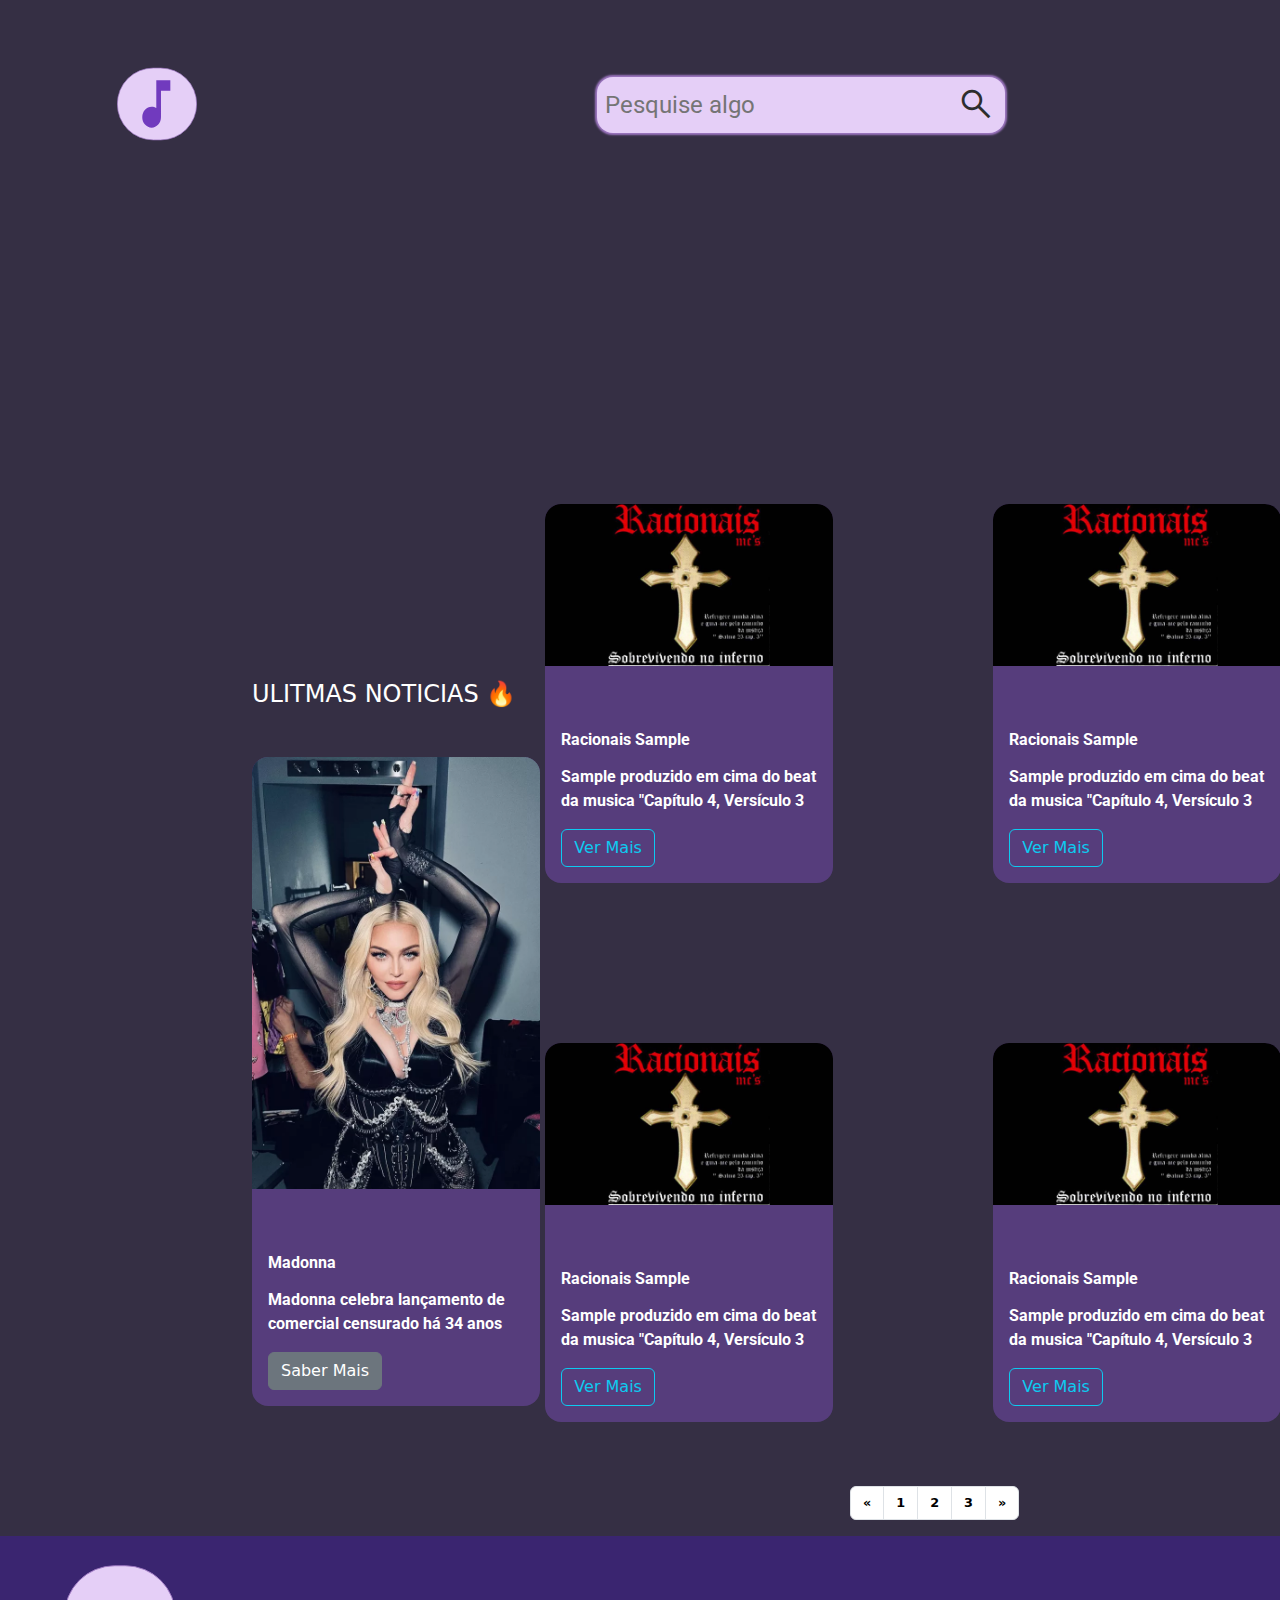
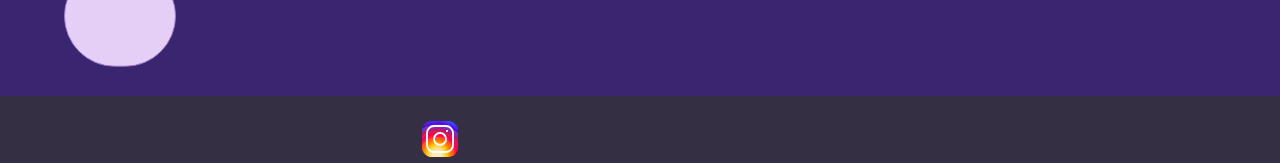
==== index.html @ d760d37e "primeira pagina do site" ====
<!DOCTYPE html>
<html lang="pt-br">
<head>
  <meta charset="UTF-8">
  <meta name="viewport" content="width=device-width, initial-scale=1.0">

  <!-- bootstrap -->
  <link rel="stylesheet" href="https://cdn.jsdelivr.net/npm/bootstrap@5.3.2/dist/css/bootstrap.min.css" crossorigin="anonymous">
  <!-- fonts -->
  <link rel="preconnect" href="https://fonts.googleapis.com">
  <link rel="preconnect" href="https://fonts.gstatic.com" crossorigin>
  <link href="https://fonts.googleapis.com/css2?family=Roboto:wght@400;700&family=Zilla+Slab:wght@400;600;700&display=swap" rel="stylesheet">
  <!-- css -->
  <link rel="stylesheet" href="./Css/style.css">
  <!-- favicon -->
  <link rel="shortcut icon" href="./Img/icons8-musica-youtube.svg" type="image/x-icon">

  <!-- icon -->
  <link rel="stylesheet" href="https://fonts.googleapis.com/css2?family=Material+Symbols+Outlined:opsz,wght,FILL,GRAD@24,400,0,0" />
  <title>BeatPlace</title>
</head>

  <body>
    
    <!-- Header -->
      <div class=" container-fluid container-visible">
        <header class="header-container">
          <div class="row-sm-2 row-md-3">
            
            <div class="col-lg-2 offset-lg-1 col-md-3 col-sm-2 col-xl-3 offset-xl-1 colxxl-3 ">
              
                <img class="Icon-home" src="./Img/icon_one.svg" alt="Icone que representa a logo do site" srcset="">
              
            </div>

            <div class="col-5 col-xl-3 offset-xl-1 col-sm-2 ">
            
                <div class="input-container col-sm-3" > 
                  <input class="header-input" type="text" placeholder="Pesquise algo">
                  <span class="material-symbols-outlined icon-search col-sm-3">
                    search
                    </span>
                </div>
            </div>
            
            <div class="col-xxl-1 col-md-1 offset-md-3 col-sm-2">
                <a href="">
                  <span class="material-symbols-outlined icon-shopping">
                    shopping_cart
                  </span>
                </a>
              </div>

          </div>
        </header>

        <!-- Asside -->
        <div class="row asside-visible">
          <div class="col col-lg-5">
            <aside class="news">
              <div class="row"></div>
              <h1 class="news-title"> ULITMAS NOTICIAS 🔥 </h1>
      
              <div class="card" style="width: 18rem">
                <img src="./Img/madonna_01.webp" class="card-img-top" alt="..." style="width: 18rem">
                <div class="card-body">
                  <h5 class="card-title">Madonna</h5>
                  <p class="card-text">Madonna celebra lançamento de comercial censurado há 34 anos </p>
                  <a href="#">
                    <button type="button" class="btn btn-secondary">Saber Mais</button>
                  </a>
                </div>
              </div>
            </aside>
        </div>
        
        <!-- Main visible -->
        <div class="col col-lg-2 main-res">
          
          <div class="card-block">
              <div class="card" style="width: 18rem">
                <img src="./Img/racionais.jpg" class="card-img-top" alt="..." style="width: 18rem">
                <div class="card-body">
                  <h5 class="card-title">Racionais Sample</h5>
                  <p class="card-text">Sample produzido em cima do beat da musica "Capítulo 4, Versículo 3</p>
                  <a href="#">
                    <button type="button" class="btn btn-outline-info">Ver Mais</button>
                  </a>
                </div>
              </div> 

              <div class="card" style="width: 18rem">
                <img src="./Img/racionais.jpg" class="card-img-top" alt="..." style="width: 18rem">
                <div class="card-body">
                  <h5 class="card-title">Racionais Sample</h5>
                  <p class="card-text">Sample produzido em cima do beat da musica "Capítulo 4, Versículo 3</p>
                  <a href="#">
                    <button type="button" class="btn btn-outline-info">Ver Mais</button>
                  </a>
                </div>
              </div>
          </div>
            <div class="card-none">
              <div class="card" style="width: 18rem">
                <img src="./Img/racionais.jpg" class="card-img-top" alt="..." style="width: 18rem">
                <div class="card-body">
                  <h5 class="card-title">Racionais Sample</h5>
                  <p class="card-text">Sample produzido em cima do beat da musica "Capítulo 4, Versículo 3</p>
                  <a href="#">
                    <button type="button" class="btn btn-outline-info">Ver Mais</button>
                  </a>
                </div>
              </div>
              
              <div class="card" style="width: 18rem">
                <img src="./Img/racionais.jpg" class="card-img-top" alt="..." style="width: 18rem">
                <div class="card-body">
                  <h5 class="card-title">Racionais Sample</h5>
                  <p class="card-text">Sample produzido em cima do beat da musica "Capítulo 4, Versículo 3</p>
                  <a href="#">
                    <button type="button" class="btn btn-outline-info">Ver Mais</button>
                  </a>
                </div>
            </div>
            </div>
          

        </div>
        </div>

       
      
        <!-- Nav-Cards -->
        <div class="container   nav-visible">
          <nav aria-label="Page navigation example" class="nav-main">
            <ul class="pagination">
              <li class="page-item">
                <a class="page-link" href="#" aria-label="Previous">
                  <span aria-hidden="true">&laquo;</span>
                </a>
              </li>
              <li class="page-item"><a class="page-link" href="#">1</a></li>
              <li class="page-item"><a class="page-link" href="#">2</a></li>
              <li class="page-item"><a class="page-link" href="#">3</a></li>
              <li class="page-item">
                <a class="page-link" href="#" aria-label="Next">
                  <span aria-hidden="true">&raquo;</span>
                </a>
              </li>
            </ul>
          </nav>
        </div>
      </div>

      <!-- Main invisible -->

      <div class=" col-sm-2 container-responsive">

          
        <div id="carouselExampleFade" class="carousel slide carousel-fade ">
          <div class="carousel-inner">
            <div class="carousel-item active">
              <img src="./Img/racionais.jpg" class="d-block w-100" alt="..." >
            </div>
            <div class="carousel-item">
              <img src="./Img/racionais.jpg" class="d-block w-100" alt="...">
            </div>
            <div class="carousel-item">
              <img src="./Img/racionais.jpg" class="d-block w-100" alt="...">
            </div>
          </div>
          <button class="carousel-control-prev" type="button" data-bs-target="#carouselExampleFade" data-bs-slide="prev">
            <span class="carousel-control-prev-icon" aria-hidden="true"></span>
            <span class="visually-hidden">Previous</span>
          </button>
          <button class="carousel-control-next" type="button" data-bs-target="#carouselExampleFade" data-bs-slide="next">
            <span class="carousel-control-next-icon" aria-hidden="true"></span>
            <span class="visually-hidden">Next</span>
          </button>
        </div>
        
        <div class="container decoration-line">   
        </div>

        <!-- Main invisible  -->
        <div class="col col-sm-2 ">
          <main class="main-card-invisible">

            <div class="card  main-invisible" style="width: 12rem">
              <img src="./Img/racionais.jpg" class="card-img-top" alt="..." style="width: 12rem">
              <div class="card-body">
                <h5 class="card-title">Racionais Sample</h5>
                <p class="card-text">Sample produzido em cima do beat da musica "Capítulo 4, Versículo 3</p>
                <a href="#">
                  <button type="button" class="btn btn-outline-info">Ver Mais</button>
                </a>
              </div>
            </div> 

            <div class="card  main-invisible" style="width: 12rem">
              <img src="./Img/racionais.jpg" class="card-img-top" alt="..." style="width: 12rem">
              <div class="card-body">
                <h5 class="card-title">Racionais Sample</h5>
                <p class="card-text">Sample produzido em cima do beat da musica "Capítulo 4, Versículo 3</p>
                <a href="#">
                  <button type="button" class="btn btn-outline-info">Ver Mais</button>
                </a>
              </div>
            </div> 

            <div class="card  main-invisible" style="width: 12rem">
              <img src="./Img/racionais.jpg" class="card-img-top" alt="..." style="width: 12rem">
              <div class="card-body">
                <h5 class="card-title">Racionais Sample</h5>
                <p class="card-text">Sample produzido em cima do beat da musica "Capítulo 4, Versículo 3</p>
                <a href="#">
                  <button type="button" class="btn btn-outline-info">Ver Mais</button>
                </a>
              </div>
            </div> 
            
            <div class="card  main-invisible" style="width: 12rem">
              <img src="./Img/racionais.jpg" class="card-img-top" alt="..." style="width: 12rem">
              <div class="card-body">
                <h5 class="card-title">Racionais Sample</h5>
                <p class="card-text">Sample produzido em cima do beat da musica "Capítulo 4, Versículo 3</p>
                <a href="#">
                  <button type="button" class="btn btn-outline-info">Ver Mais</button>
                </a>
              </div>
            </div> 

          </main>
        </div>
      </div>



       <!-- Footer -->
      <footer class="footer-visible">
        <img  class="img-footer" src="./Img/imgFooter.svg" alt="">

        <div class="icon-footer">
          <a href="">
            <img class="icon-face" src="./Img/icons8-facebook 2.svg" alt="" srcset="">
          </a>
          
          <a href="">
            <img class="icon-insta" src="./Img/icons8-instagram 1.svg" alt="" srcset="">
          </a>
      </div>
      </footer>


  </body>
</html>
---- Css/style.css ----
:root {

   /* purple */
   --purpleOne: #E5CFF7;
   --purpleTwo: #9D76C1;
   --purpleThree: #8A2BE2;
   --purpleFour: #4A006E;
   --purpleFive: #3A2570;

   --purpleBackground: #726697;
   --purpleBackgroundTwo: #563D7C;


   /* emphasis */
   --purpleDes: #5B0888;
   --purpleDesTwo: #713ABE;

   --greenButton: #009929;
   --redButton: #BA3737;
   --yellowButton: #F5F062;
   --yellowHoverButtontxt: #612E2E;

   --pink: #FF007F;
   --lightPink: #FFC0CB;
   --yellow: #FFFF00;

   --black: #000;
   --white: #fff;
   --grey: #2D2D2D;





 
   /* hover and focus */
   --purpleHoverButton: #8E71B8;
   --purpleHoverText: #563D7C;

   --greeHoverButton: #81EF9F;
   --greeHoverTxt: #352F44;

   --pinkHoverButton: #FE83C0;
   --pinkHoverTxt: #352F44;

   --orangeHoverButton: #F88282;
   --orangeHoverTxt: #563D7C;

   --greeBackHoverButton: #7A761A;
   --greenBackHoverTxt: #7A761A;

   --arrowHover: #FF007F;

   --inputFocus: #FFC0CB;
   --inputSearchFocus: #726697;

   --shopHover: #FF007F;

   --logoHover: #E5CFF7;
   --logoHoverTxt: #726697;

 }
 

 
 
 * {
   box-sizing: border-box;
    margin: 0;
    padding: 0;
    border: 0;
    font: inherit;
    vertical-align: baseline;
    list-style: none;
 }





 body{
    background-color: var(--pinkHoverTxt);
    overflow-x: hidden;
    
 }

.container-visible{
   display: block;
}

/* Header */
.Icon-home {
   width: 5rem;
   height: 5rem;
   margin-top: 4rem;
}


 .header-input {
    background-color: var(--purpleOne);
    box-shadow: 0px 0px 2px 2px  var(--purpleTwo);
    border-radius: 1rem;
    color: var(--grey);
    font-size: 1.5rem;
    font-family: 'Roboto', sans-serif;
    padding: 0.5rem;
    height: 3.5rem;   
    margin-top: -5rem;
    margin-left: 30rem;
   width: 50rem;
 }


.input-container {
    position: relative;
    display: flex;
    top: 0.8rem;
   width: 70rem;
   
}

.icon-search {
    font-size: 38px !important;
    position: relative;
    margin-left: 30rem;
    margin-top: 0.5rem;
    color: var(--grey);
   margin-top: -4.5rem;
   margin-left: -3rem;
}

 .icon-shopping {
   position: relative;
   font-size: 40px !important;
   color: var(--purpleOne);
   margin-left: 70rem;
   margin-top: -0rem;
   margin-bottom: 20rem;
 }


 /* Nav */

/* .nav-menu-main {
   display: flex;
   flex-direction: row;
   gap: 20rem;
   margin-left: 30.5%;
   margin-top: 3%;
   font-family: 'Zila Slab';
   font-size: 1.5rem;
   color: var(--white);
 } */



/* Aside */
aside .card{
   color: var(--white);
   margin-left: 15rem;
}

 .news-title {
   font-size: 1.5rem;
   color: var(--white);
   position: relative;
   margin-top: 11rem;
   margin-bottom: 3rem;
   margin-left: 15rem;
}


 /* Main */

.card-block{
   /* display: block; */
   display: grid;
   grid-template-columns: 1fr 1fr ;
   grid-template-rows: 1fr;
   gap: 10rem;
   margin-bottom: 10rem;
}

.card-none {
   display: grid;
   grid-template-columns: 1fr 1fr ;
   grid-template-rows: 1fr;
   gap: 10rem;
}

.card {
   border: none;
   border-radius: 1rem;
   background-color: var(--orangeHoverTxt);
}

.card-img-top{
   border-top-left-radius: 1rem;
   border-top-right-radius: 1rem;
}

 .card-title{
   font-family: "Roboto", sans-serif;
   font-size: 1rem;
   font-weight: bold;
   margin-top: 3rem;
   
   color: var(--white);
}

 .card-text {
   font-family: "Roboto", sans-serif;
   font-size: 1rem;
   font-weight: bold;
   margin-top: 1rem;
   color: var(--white);
 }


/* NAV */




.nav-main {
   margin-left: 48rem;
   margin-top: 4rem;
   
}



.page-link {
   color: var(--black);
   text-align:start;
   font-size: 0.8rem;
   font-weight: bold;
}



/* Footer */

footer {
   background-color: var(--purpleFive);
   width: 100%;
   height: 10rem;

}

.img-footer{
  margin-left: 4rem;
  margin-top: 1.5rem;

   width: 7rem;
   height: 7rem;
}


.icon-footer {
   margin-top: -5rem;
   margin-left: 20rem;
}

.icon-face {
   margin-left: 80rem;
   margin-top: 2.5rem;
    width: 3rem;
    height: 3rem;
    
}

.icon-insta {
   margin-top: 2.2rem;
   margin-left: 6rem;
   width: 3rem;
   height: 3rem;
   
}

.decoration-line{
   display: none;
}

.invisible {
   display: none;
}


 

/* hover e focus */

.headerInput::focus{
   background-color: var(--inputFocus);
}



.material-symbols-outlined:hover {
   color: var(--arrowHover);
}

.icon-search:hover {
   color:  var(--arrowHover);
}




/* Responisividade */

@media (max-width: 576px) {

   .container-responsive {
      display: block;
      margin-bottom: 4rem;
   }


   .main-card-invisible {
      margin-top: 10rem;
      margin-left: 3rem;
      display: grid;
      grid-template-columns: 1fr 1fr;
      gap: 4rem;
      
   }



 
   .asside-visible {
     display: none;
   }

   .Icon-home {
      display: none;
   }

   .icon-search {
     left: -16rem;
     
   }

   .nav-visible {
      display: none;
   }



   .icon-shopping {
      margin-left: 26rem;
      margin-top: -4rem;
      margin-bottom: 10rem;
      position: relative;
      top: -0.5rem;
   }
  
   
   .header-container{
      margin-top: 1rem;
      /* margin-bottom: 10rem; */
   }


   .input-container {
      margin-left: 1rem;
      margin-top: 2rem;
      max-width: 1rem;

   }

 footer {
  height: 10rem;
 }

 .img-footer {
   width: 6rem;
   height: 6rem;
 }

 .icon-footer {
   display: flex;
   margin-left: -56rem;
   margin-top: -6rem;
 }

 
}
 
@media (min-width: 576px) and (max-width: 768px) {

   .header-container{
      margin-top: 2rem;
      
      /* margin-bottom: 10rem; */
   }

   .header-input {
      max-width: 30rem;
      margin-top: -5rem;
      margin-left: 13rem;
   }
   

   .icon-search {
      margin-left: 27rem;
      margin-top: -4.5rem;

   }

   .icon-shopping {
      margin-top: -20rem;
      margin-left: 40rem;
      margin-bottom: 15rem;
      position: relative;
      top: -2rem;
   }
   
   .icon-footer {
      display: flex;
      flex-direction: row;
      margin-top: -8rem;
      margin-left: -50rem;
   }

   .icon-face {
      margin-right: 2rem;
      width: 6rem;
   }

   .asside-visible {
      margin-left: 2rem;
   }

   .nav-visible{
      margin-left: -20rem;
      margin-bottom: 6rem;
   }


   .main-res {
      display: grid;
      gap: 4rem;
   }

   .card-none {
      display: none;
   }

   .container-responsive {
      display: none;
   }

 
  
}

@media (min-width: 768px) and (max-width: 991px)  {

   .container-responsive {
      display: none;
   }

   .header-container{
      margin-top: 2rem;
      /* margin-bottom: 10rem; */
   }

   .Icon-home {
      margin-left: 2rem;
   }

   .header-input {
      max-width: 30rem;
      margin-top: -5rem;
      margin-left: 10rem;
   }
   
   .input-container {
      width: 34rem;
   }

 
   .icon-search {
      margin-left: 31rem;
      margin-top: -4.5rem;
   }

   .icon-shopping {
      margin-top: -6rem;
      margin-left: 30rem;
      position: relative;
      top: -2rem;
   }

   .asside-visible {
      margin-left: 4rem;
   }

  .main-res {
      display: grid;
      grid-template-columns: 1fr;
      gap: 4rem;
      margin-top: 16rem;
      margin-left: 2rem;

   }

  .card-none {
      display: none;
   }

  .nav-visible {
    margin-left: -14rem;
    margin-bottom: 3rem;
   }


   footer {
      width: 100%;
   }

   .icon-face {
      margin-top: -10rem;
      margin-left: 30rem;
   }

   .icon-insta {
      margin-top: -10rem;
      margin-left: 10rem;
   }

}
 
@media (min-width: 992px) and (max-width: 1200px)  {
   
   .container-responsive {
      display: none;
   }

   .Icon-home {
      margin-top: 4rem;
   }

   .input-container {
      width: 30rem;
      margin-left: 15rem;
      margin-top: -5rem;
   }

      .icon-search {
         position: absolute;
         margin-left: 26rem;
      }

      .icon-shopping {
         margin-top: -12rem;
         margin-left: 45rem;
         position: relative;
         
      }

      .asside-visible {
         margin-left: 5rem;
      } 

      .main-res {
         display: grid;
         margin-top: 18rem;
         gap: 4rem;
      }

      .card-none {
         display: none;
      }

      .icon-footer {
         display: flex;
      }


      .icon-face {
        
         margin-left: 55rem;
         margin-top: -8rem;
      }

   
      .icon-insta {
         margin-top: -7.8rem;
         margin-left: 10rem;
      }

      .nav-main {
         margin-bottom: 5rem;
         margin-left: 40rem;
      }
}

 
@media (min-width: 1200px) {
   .container-responsive {
      display: none;
   }

   
}

/* tamanos de telas responsivas 
Pequena (menor que 640 px)
Média (641 px a 1.007 px)
Grande (1.008 px e maior) */
/* https://www.youtube.com/watch?v=Jyvffr3aCp0  30:18*/
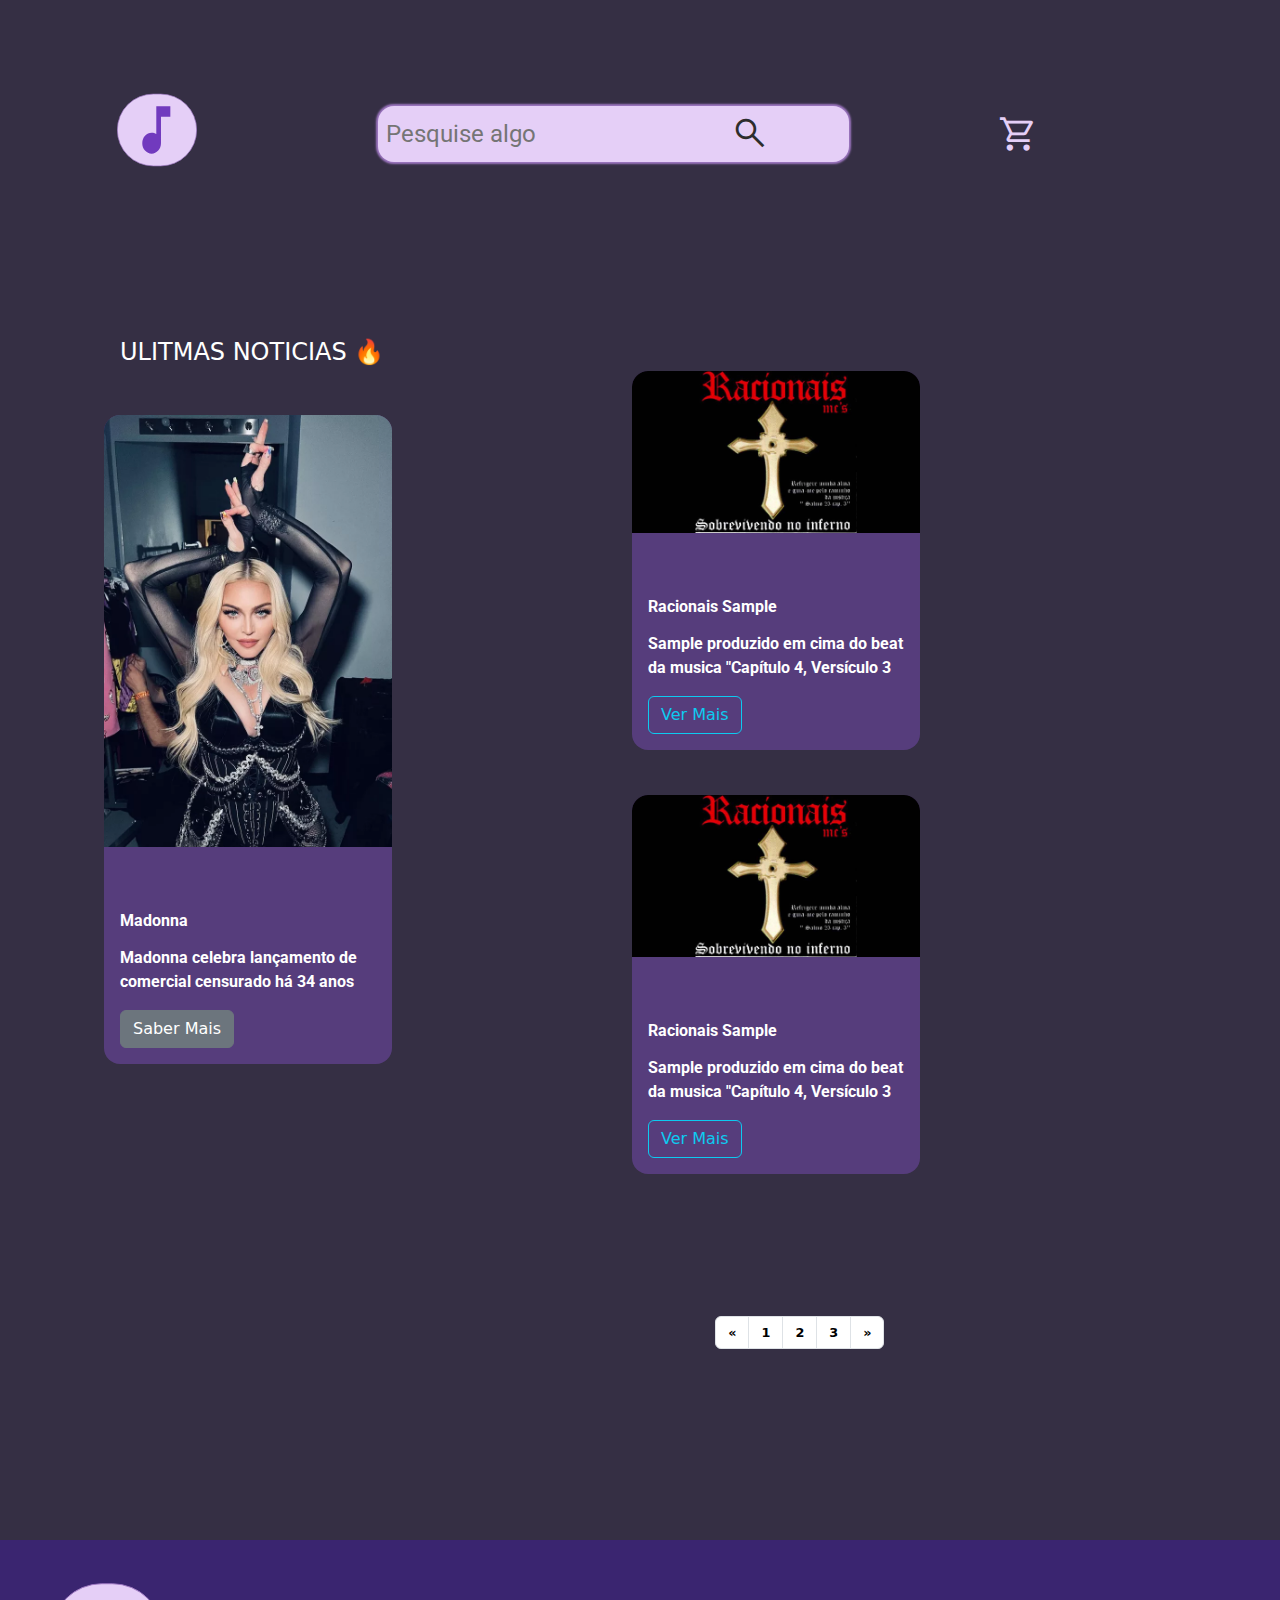
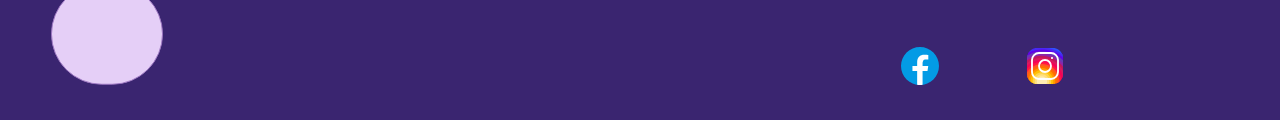
==== commit cb94f9a0: "Fix: Arrumando responsividade e adcionando mais paginas" ====
--- a/index.html
+++ b/index.html
@@ -17,30 +17,33 @@
 
   <!-- icon -->
   <link rel="stylesheet" href="https://fonts.googleapis.com/css2?family=Material+Symbols+Outlined:opsz,wght,FILL,GRAD@24,400,0,0" />
+
+  
   <title>BeatPlace</title>
 </head>
 
   <body>
     
-    <!-- Header -->
-      <div class=" container-fluid container-visible">
+    
+      <div class=" container-xxl container-visible">
+        <!-- Header -->
         <header class="header-container">
-          <div class="row-sm-2 row-md-3">
-            
-            <div class="col-lg-2 offset-lg-1 col-md-3 col-sm-2 col-xl-3 offset-xl-1 colxxl-3 ">
+          <div class="row-sm-2 row-md-3 row-xxl-4">
+            
+            <div class="col-lg-2 offset-lg-1 col-md-3 col-sm-2 col-xl-3 offset-xl-1 col-xxl-1 ">
               
                 <img class="Icon-home" src="./Img/icon_one.svg" alt="Icone que representa a logo do site" srcset="">
               
             </div>
 
-            <div class="col-5 col-xl-3 offset-xl-1 col-sm-2 ">
-            
-                <div class="input-container col-sm-3" > 
+            <div class="col-5 col-xl-5 offset-xl-1 col-sm-2 ">
+            
+                
                   <input class="header-input" type="text" placeholder="Pesquise algo">
                   <span class="material-symbols-outlined icon-search col-sm-3">
                     search
                     </span>
-                </div>
+               
             </div>
             
             <div class="col-xxl-1 col-md-1 offset-md-3 col-sm-2">
@@ -61,72 +64,75 @@
               <div class="row"></div>
               <h1 class="news-title"> ULITMAS NOTICIAS 🔥 </h1>
       
-              <div class="card" style="width: 18rem">
+              <div class="card  card-news" style="width: 18rem">
                 <img src="./Img/madonna_01.webp" class="card-img-top" alt="..." style="width: 18rem">
                 <div class="card-body">
                   <h5 class="card-title">Madonna</h5>
                   <p class="card-text">Madonna celebra lançamento de comercial censurado há 34 anos </p>
-                  <a href="#">
+                  <a href="./View/artistcPage.html">
                     <button type="button" class="btn btn-secondary">Saber Mais</button>
                   </a>
                 </div>
               </div>
+
+              <div class="card-block">
+                <div class="card card-one" style="width: 18rem">
+                  <img src="./Img/racionais.jpg" class="card-img-top" alt="..." style="width: 18rem">
+                  <div class="card-body">
+                    <h5 class="card-title">Racionais Sample</h5>
+                    <p class="card-text">Sample produzido em cima do beat da musica "Capítulo 4, Versículo 3</p>
+                    <a href="./View/artistcPage.html">
+                      <button type="button" class="btn btn-outline-info">Ver Mais</button>
+                    </a>
+                  </div>
+                </div> 
+  
+                <div class="card card-two" style="width: 18rem">
+                  <img src="./Img/racionais.jpg" class="card-img-top" alt="..." style="width: 18rem">
+                  <div class="card-body">
+                    <h5 class="card-title">Racionais Sample</h5>
+                    <p class="card-text">Sample produzido em cima do beat da musica "Capítulo 4, Versículo 3</p>
+                    <a href="./View/artistcPage.html">
+                      <button type="button" class="btn btn-outline-info">Ver Mais</button>
+                    </a>
+                  </div>
+                </div>
+            </div>
+
             </aside>
-        </div>
-        
-        <!-- Main visible -->
-        <div class="col col-lg-2 main-res">
-          
-          <div class="card-block">
-              <div class="card" style="width: 18rem">
+         </div>
+        </div>
+         <!-- Main visible -->
+        <div class="col col-lg-2 col-md-2 main-res">
+          
+          
+            <div class="card-none">
+              <div class="card card-three" style="width: 18rem">
                 <img src="./Img/racionais.jpg" class="card-img-top" alt="..." style="width: 18rem">
                 <div class="card-body">
                   <h5 class="card-title">Racionais Sample</h5>
                   <p class="card-text">Sample produzido em cima do beat da musica "Capítulo 4, Versículo 3</p>
-                  <a href="#">
+                  <a href="./View/artistcPage.html">
                     <button type="button" class="btn btn-outline-info">Ver Mais</button>
                   </a>
                 </div>
-              </div> 
-
-              <div class="card" style="width: 18rem">
+              </div>
+              
+              <div class="card card-four" style="width: 18rem">
                 <img src="./Img/racionais.jpg" class="card-img-top" alt="..." style="width: 18rem">
                 <div class="card-body">
                   <h5 class="card-title">Racionais Sample</h5>
                   <p class="card-text">Sample produzido em cima do beat da musica "Capítulo 4, Versículo 3</p>
-                  <a href="#">
+                  <a href="./View/artistcPage.html">
                     <button type="button" class="btn btn-outline-info">Ver Mais</button>
                   </a>
                 </div>
-              </div>
-          </div>
-            <div class="card-none">
-              <div class="card" style="width: 18rem">
-                <img src="./Img/racionais.jpg" class="card-img-top" alt="..." style="width: 18rem">
-                <div class="card-body">
-                  <h5 class="card-title">Racionais Sample</h5>
-                  <p class="card-text">Sample produzido em cima do beat da musica "Capítulo 4, Versículo 3</p>
-                  <a href="#">
-                    <button type="button" class="btn btn-outline-info">Ver Mais</button>
-                  </a>
-                </div>
-              </div>
-              
-              <div class="card" style="width: 18rem">
-                <img src="./Img/racionais.jpg" class="card-img-top" alt="..." style="width: 18rem">
-                <div class="card-body">
-                  <h5 class="card-title">Racionais Sample</h5>
-                  <p class="card-text">Sample produzido em cima do beat da musica "Capítulo 4, Versículo 3</p>
-                  <a href="#">
-                    <button type="button" class="btn btn-outline-info">Ver Mais</button>
-                  </a>
-                </div>
-            </div>
-            </div>
-          
-
-        </div>
-        </div>
+            </div>
+            </div>
+          
+
+        </div>
+        
 
        
       
@@ -219,7 +225,7 @@
               </div>
             </div> 
             
-            <div class="card  main-invisible" style="width: 12rem">
+            <div class="card  main-invisible d-xxl-none" style="width: 12rem">
               <img src="./Img/racionais.jpg" class="card-img-top" alt="..." style="width: 12rem">
               <div class="card-body">
                 <h5 class="card-title">Racionais Sample</h5>
--- a/Css/style.css
+++ b/Css/style.css
@@ -86,6 +86,8 @@
 
 .container-visible{
    display: block;
+   width: 100vw;
+   height: 100vh;
 }
 
 /* Header */
@@ -96,19 +98,27 @@
 }
 
 
+.header-container {
+   max-width: 100vw;
+   max-height: 100vh;
+}
+
+
  .header-input {
     background-color: var(--purpleOne);
     box-shadow: 0px 0px 2px 2px  var(--purpleTwo);
     border-radius: 1rem;
     color: var(--grey);
+    display: block;
     font-size: 1.5rem;
     font-family: 'Roboto', sans-serif;
     padding: 0.5rem;
     height: 3.5rem;   
-    margin-top: -5rem;
-    margin-left: 30rem;
-   width: 50rem;
- }
+    margin-top: -4rem;
+    margin-left: 20rem;
+    width: 100%;
+    
+}
 
 
 .input-container {
@@ -121,21 +131,18 @@
 
 .icon-search {
     font-size: 38px !important;
-    position: relative;
-    margin-left: 30rem;
-    margin-top: 0.5rem;
+    position: absolute;
+    margin-left: 50rem;
+    margin-top: -3rem;
     color: var(--grey);
-   margin-top: -4.5rem;
-   margin-left: -3rem;
 }
 
  .icon-shopping {
-   position: relative;
+   position: absolute;
    font-size: 40px !important;
    color: var(--purpleOne);
-   margin-left: 70rem;
-   margin-top: -0rem;
-   margin-bottom: 20rem;
+   margin-left: 54rem;
+   margin-top: -3rem;
  }
 
 
@@ -155,9 +162,9 @@
 
 
 /* Aside */
-aside .card{
+.card-news{
    color: var(--white);
-   margin-left: 15rem;
+   margin-left: 7rem;
 }
 
  .news-title {
@@ -166,27 +173,33 @@
    position: relative;
    margin-top: 11rem;
    margin-bottom: 3rem;
-   margin-left: 15rem;
+   margin-left: 8rem;
 }
 
 
  /* Main */
 
-.card-block{
+.card-block  {
    /* display: block; */
    display: grid;
-   grid-template-columns: 1fr 1fr ;
-   grid-template-rows: 1fr;
+   grid-template-rows: repeat(auto-fit, minmax(250px, 1fr));
    gap: 10rem;
-   margin-bottom: 10rem;
+   margin-bottom: 10%;
+   margin-left: 100%;
+   margin-top: -46vh;
 }
 
 .card-none {
+   display: block;
    display: grid;
-   grid-template-columns: 1fr 1fr ;
-   grid-template-rows: 1fr;
+   grid-template-rows: repeat(auto-fit, minmax(250px, 1fr));
    gap: 10rem;
-}
+   margin-bottom: 10%;
+   margin-left: 37vw;
+   margin-top: -80vh;
+}
+
+
 
 .card {
    border: none;
@@ -217,14 +230,21 @@
  }
 
 
+ .main-card-invisible,  .main-invisible, .container-responsive{
+   display: none;
+ }
+
+
+
+
 /* NAV */
 
 
 
 
 .nav-main {
-   margin-left: 48rem;
-   margin-top: 4rem;
+   margin-left: 30vw;
+   margin-top: 10vh;
    
 }
 
@@ -244,13 +264,13 @@
 footer {
    background-color: var(--purpleFive);
    width: 100%;
-   height: 10rem;
-
+   height: 20vh;
+   margin-top: 40vh;
 }
 
 .img-footer{
-  margin-left: 4rem;
-  margin-top: 1.5rem;
+  margin-left: 4%;
+  margin-top: 3%;
 
    width: 7rem;
    height: 7rem;
@@ -258,12 +278,12 @@
 
 
 .icon-footer {
-   margin-top: -5rem;
-   margin-left: 20rem;
+   margin-top: -4%;
+   margin-left: 40rem;
 }
 
 .icon-face {
-   margin-left: 80rem;
+   margin-left: 80%;
    margin-top: 2.5rem;
     width: 3rem;
     height: 3rem;
@@ -271,8 +291,8 @@
 }
 
 .icon-insta {
-   margin-top: 2.2rem;
-   margin-left: 6rem;
+   margin-top: 3vh;
+   margin-left: -6vw;
    width: 3rem;
    height: 3rem;
    
@@ -310,139 +330,259 @@
 
 /* Responisividade */
 
-@media (max-width: 576px) {
-
+
+@media (min-width: 1400px) and (max-width: 1880px) {
+
+
+   
+   
+   .card-block {
+      margin-top: -77vh;
+      margin-left: 30vw;
+   }
+
+   .main-res {
+      display: block;
+      margin-top: -75%;
+      margin-left: 15vw;
+   }
+
+   .nav-visible {
+      margin-left: 12vw;
+      margin-top: 4%;
+   }
+
+   footer {
+      margin-top: 35%;
+   }
+
+   .icon-face {
+      margin-left: 70%;
+      margin-right: 10%;
+      margin-top: -1%;
+   }
+
+   .icon-insta {
+      margin-top: -1%;
+   }
+
+}
+ 
+
+
+@media (min-width: 1200px) and  (max-width: 1440px)  {
+   
    .container-responsive {
-      display: block;
-      margin-bottom: 4rem;
-   }
-
-
-   .main-card-invisible {
-      margin-top: 10rem;
-      margin-left: 3rem;
-      display: grid;
-      grid-template-columns: 1fr 1fr;
-      gap: 4rem;
+      display: none;
+   }
+
+   .Icon-home {
+      margin-top: 10vh;
+   }
+
+   .header-input {
+      width: 90%;
+      margin-left: 50%;
+   }
+
+   .input-container {
+      width: 100%;
+      margin-left: 15%;
+      margin-top: -5%;
+   }
+
+      .icon-search {
+         position: absolute;
+         margin-left: 48%;
+      }
+
+      .icon-shopping {
+         margin-top: -3rem;
+         margin-left: 42rem;
+         position: absolute;
+         
+      }
+
+      .asside-visible {
+         margin-left: -2rem;
+      } 
+
+
+      .card-none {
+         display: none;
+   
+      }
       
-   }
-
-
-
+   
+
+      .card-block {
+         display: block;
+         margin-left: 50vw;
+         margin-top: -77vh;
+      }
+      
+      .card-one {
+         margin-bottom: 5vh;
+      }
+
+      .nav-visible {
+         margin-top: 5vh;
+         margin-left: 24vw;
+      }
+
+
+      footer {
+         margin-top: 50%;
+      }
+      
+
+      .icon-footer {
+         display: flex;
+      }
+
+
+      .icon-face {
+        
+         margin-left: 20vw;
+         margin-top: 1%;
+      }
+
+   
+      .icon-insta {
+         margin-top: 2%;
+         margin-left:  6vw;
+      }
+
+   
+}
+
+
+@media (min-width: 992px) and (max-width: 1199px)  {
+
+   .container-responsive {
+      display: none;
+   }
+
+  
+
+   .Icon-home {
+      margin-left: 3%;
+   }
+
+   .header-input {
+      width: 40%;
+      height: 5%;
+      position: absolute;
+   }
+   
  
+   .icon-search {
+      margin-top: -7vh;
+     margin-left: 67vw;
+     
+   }
+
+   .icon-shopping {
+      position: relative;
+      left: -25vw;
+      top: -5vh;
+   }
+
    .asside-visible {
-     display: none;
+    display: block;
+   }
+
+
+ .card-none {
+   margin-top: -77vh;
+   margin-left: 50vw;
+   display: block;
+ }
+
+ .card-three {
+   margin-bottom: 10vh;
+ }
+
+ .card-block {
+   display: none;
+   
+ }
+
+
+  .nav-visible {
+   margin-top: 10vh;
+   margin-left: 20vw;
+   }
+
+
+   footer {
+      margin-top: 70vh;
+      max-width: 100%;
+   }
+
+   .icon-face {
+      margin-top: -3vh;
+      margin-left: 30vw;
+   }
+
+   .icon-insta {
+      margin-top: -3vh;
+      margin-left: -15vw;
+   }
+
+}
+
+@media (max-width: 991px) {
+
+   .header-container{
+      margin-top: 2vh;
    }
 
    .Icon-home {
-      display: none;
-   }
+      margin-left: 4vw;
+   }
+
+   .header-input {
+      max-width: 40%;
+      margin-left: 25vw;
+      position: absolute;
+   }
+   
 
    .icon-search {
-     left: -16rem;
-     
-   }
-
-   .nav-visible {
-      display: none;
-   }
-
-
-
-   .icon-shopping {
-      margin-left: 26rem;
-      margin-top: -4rem;
-      margin-bottom: 10rem;
-      position: relative;
-      top: -0.5rem;
-   }
-  
-   
-   .header-container{
-      margin-top: 1rem;
-      /* margin-bottom: 10rem; */
-   }
-
-
-   .input-container {
-      margin-left: 1rem;
-      margin-top: 2rem;
-      max-width: 1rem;
-
-   }
-
- footer {
-  height: 10rem;
- }
-
- .img-footer {
-   width: 6rem;
-   height: 6rem;
- }
-
- .icon-footer {
-   display: flex;
-   margin-left: -56rem;
-   margin-top: -6rem;
- }
-
- 
-}
- 
-@media (min-width: 576px) and (max-width: 768px) {
-
-   .header-container{
-      margin-top: 2rem;
-      
-      /* margin-bottom: 10rem; */
-   }
-
-   .header-input {
-      max-width: 30rem;
-      margin-top: -5rem;
-      margin-left: 13rem;
-   }
-   
-
-   .icon-search {
-      margin-left: 27rem;
-      margin-top: -4.5rem;
+      margin-left: 60vw;
+      margin-top: -6vh;
 
    }
 
    .icon-shopping {
       margin-top: -20rem;
-      margin-left: 40rem;
+      margin-left: 60vw;
       margin-bottom: 15rem;
       position: relative;
       top: -2rem;
    }
    
-   .icon-footer {
-      display: flex;
-      flex-direction: row;
-      margin-top: -8rem;
-      margin-left: -50rem;
-   }
-
-   .icon-face {
-      margin-right: 2rem;
-      width: 6rem;
-   }
-
+   
    .asside-visible {
-      margin-left: 2rem;
+      display: block;
+      margin-top: -30vh;
+      margin-left: -10vw;
+   }
+
+   .card-block {
+      margin-left: 60vw;
+      margin-top: -77vh;
    }
 
    .nav-visible{
-      margin-left: -20rem;
+      margin-left: 25vw;
       margin-bottom: 6rem;
    }
 
 
    .main-res {
-      display: grid;
-      gap: 4rem;
+    display: none;
    }
 
    .card-none {
@@ -453,163 +593,81 @@
       display: none;
    }
 
- 
-  
-}
-
-@media (min-width: 768px) and (max-width: 991px)  {
-
-   .container-responsive {
-      display: none;
-   }
-
-   .header-container{
-      margin-top: 2rem;
-      /* margin-bottom: 10rem; */
-   }
-
-   .Icon-home {
-      margin-left: 2rem;
-   }
-
-   .header-input {
-      max-width: 30rem;
-      margin-top: -5rem;
-      margin-left: 10rem;
-   }
-   
-   .input-container {
-      width: 34rem;
-   }
-
- 
-   .icon-search {
-      margin-left: 31rem;
-      margin-top: -4.5rem;
-   }
-
-   .icon-shopping {
-      margin-top: -6rem;
-      margin-left: 30rem;
-      position: relative;
-      top: -2rem;
-   }
-
-   .asside-visible {
-      margin-left: 4rem;
-   }
-
-  .main-res {
-      display: grid;
-      grid-template-columns: 1fr;
-      gap: 4rem;
-      margin-top: 16rem;
-      margin-left: 2rem;
-
-   }
-
-  .card-none {
-      display: none;
-   }
-
-  .nav-visible {
-    margin-left: -14rem;
-    margin-bottom: 3rem;
-   }
-
-
    footer {
       width: 100%;
-   }
+      margin-top: 80vh;
+   }
+
+
 
    .icon-face {
-      margin-top: -10rem;
-      margin-left: 30rem;
+      margin-top: -10vh;
+      margin-left: 4vw;
    }
 
    .icon-insta {
-      margin-top: -10rem;
-      margin-left: 10rem;
-   }
-
-}
- 
-@media (min-width: 992px) and (max-width: 1200px)  {
-   
-   .container-responsive {
+      margin-top: -10vh;
+      margin-left: 4vw;
+   }
+  
+}
+
+@media (max-width: 767px)  {
+   body {
+      overflow-x: hidden;
+   }
+
+   .icon-shopping {
+      margin-left: 80vw;
+   }
+
+   .icon-search {
+      margin-left: 58vw;
+   }
+
+   .asside-visible {
+      display: block;
+   }
+   
+   .card-news {
       display: none;
    }
 
-   .Icon-home {
-      margin-top: 4rem;
-   }
-
-   .input-container {
-      width: 30rem;
-      margin-left: 15rem;
-      margin-top: -5rem;
-   }
-
-      .icon-search {
-         position: absolute;
-         margin-left: 26rem;
-      }
-
-      .icon-shopping {
-         margin-top: -12rem;
-         margin-left: 45rem;
-         position: relative;
-         
-      }
-
-      .asside-visible {
-         margin-left: 5rem;
-      } 
-
-      .main-res {
-         display: grid;
-         margin-top: 18rem;
-         gap: 4rem;
-      }
-
-      .card-none {
-         display: none;
-      }
-
-      .icon-footer {
-         display: flex;
-      }
-
-
-      .icon-face {
-        
-         margin-left: 55rem;
-         margin-top: -8rem;
-      }
-
-   
-      .icon-insta {
-         margin-top: -7.8rem;
-         margin-left: 10rem;
-      }
-
-      .nav-main {
-         margin-bottom: 5rem;
-         margin-left: 40rem;
-      }
-}
-
- 
-@media (min-width: 1200px) {
-   .container-responsive {
+   .news-title {
       display: none;
    }
 
-   
+   .card-block {
+      margin-top: 30vh;
+      margin-left: 30vw;
+   }
+   
+   .nav-visible {
+      margin-left: 3vw;
+   }
+
+   footer {
+      width: 100%;
+   }
+
+   .icon-face {
+      margin-left: -20vw;
+   }
+
+   .icon-insta {
+      margin-left: -20vw;
+   }
+}
+
+
+@media (max-width: 573px) {
+   footer {
+      width: 100%;
+   }
 }
 
 /* tamanos de telas responsivas 
 Pequena (menor que 640 px)
 Média (641 px a 1.007 px)
 Grande (1.008 px e maior) */
-/* https://www.youtube.com/watch?v=Jyvffr3aCp0  30:18*/+/* F 30:18*/